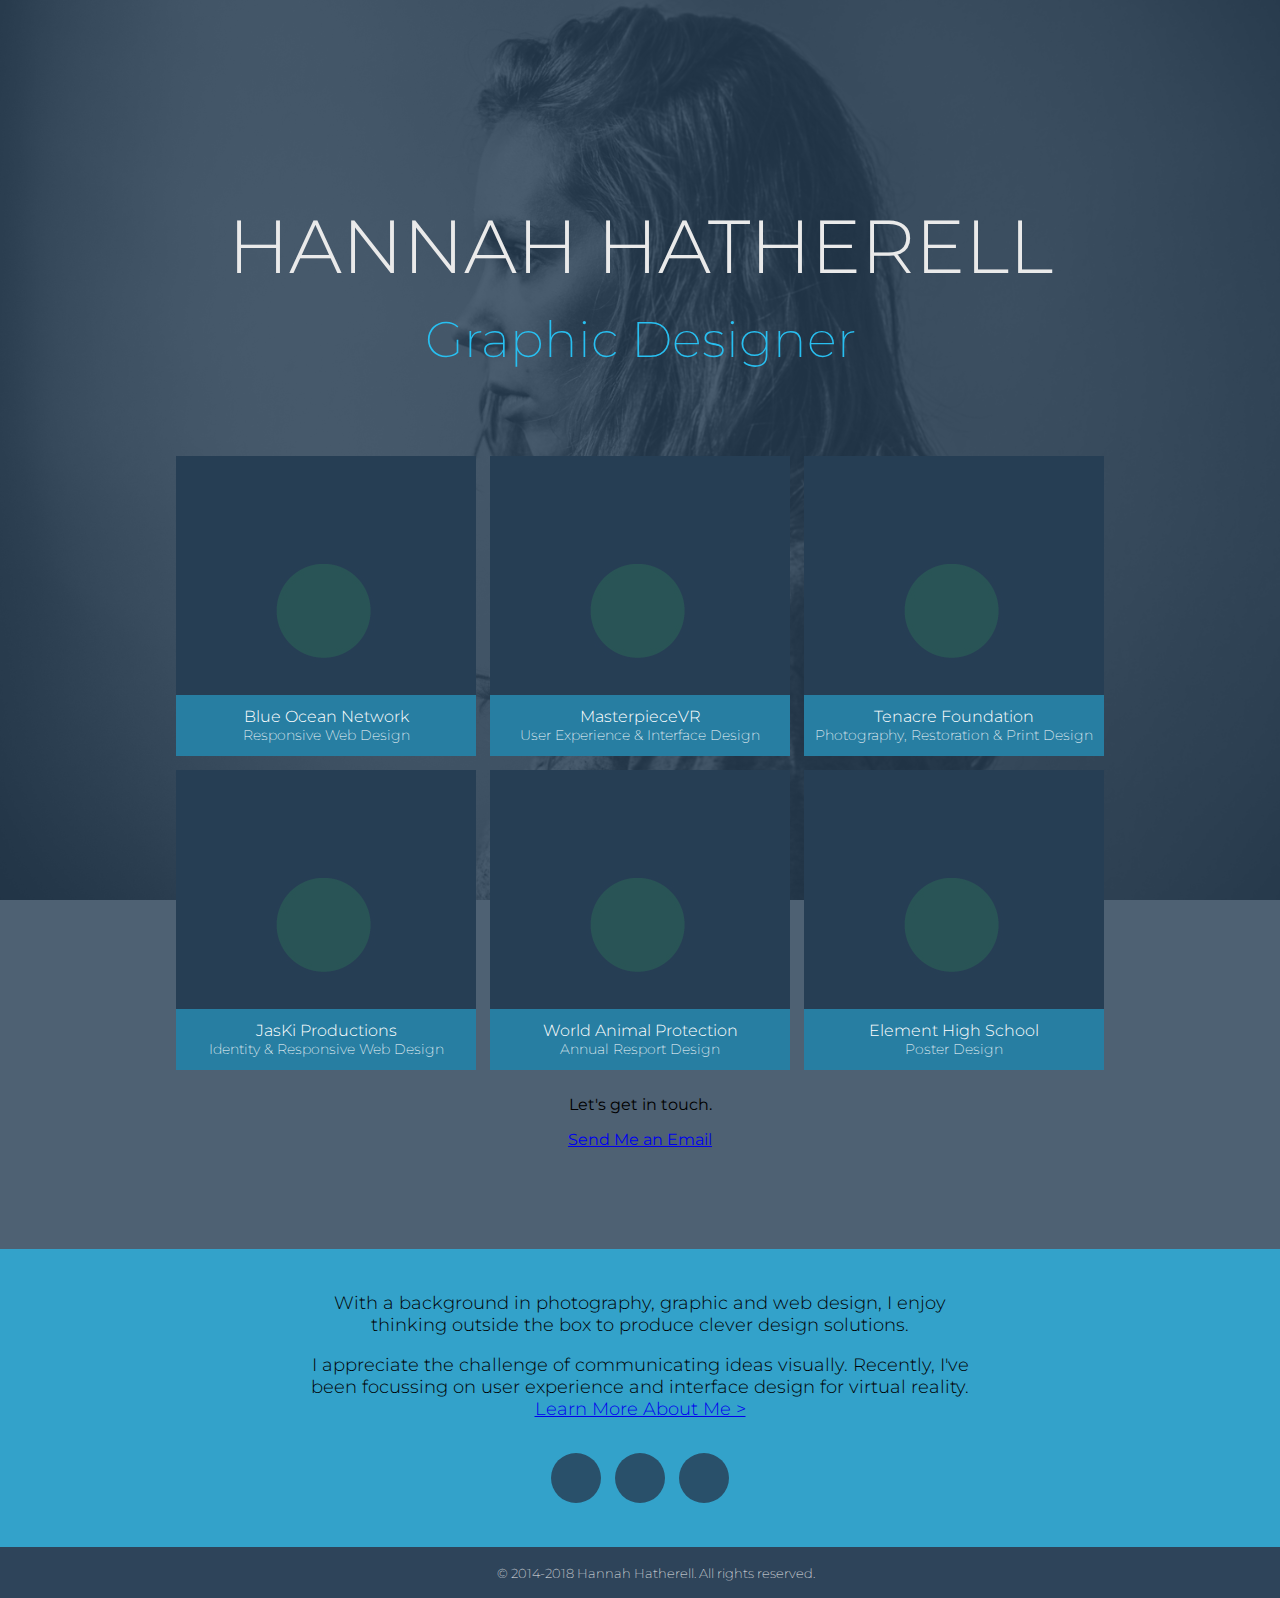
==== index.html @ 31335bac "added all html pages, added content to index" ====
<!DOCTYPE html>
<html lang="en" dir="ltr">
  <head>
    <meta charset="utf-8">
    <title>Hannah Hatherell</title>
    <link href="css/main.css" rel="stylesheet">
    <link href="https://fonts.googleapis.com/css?family=Montserrat:200,300,400" rel="stylesheet">
    <link rel="stylesheet" href="https://use.fontawesome.com/releases/v5.3.1/css/all.css" integrity="sha384-mzrmE5qonljUremFsqc01SB46JvROS7bZs3IO2EmfFsd15uHvIt+Y8vEf7N7fWAU" crossorigin="anonymous">
  </head>
  <div class="bg scrolling-box">

  <header>
    <h1>HANNAH HATHERELL</h1>
    <h2>Graphic Designer</h2>
  </header>
  <body>

    <section class="projects">

      <!-- Project -->
      <div class="project">
          <div class="row">
              <div class="caption">
                  Blue Ocean Network
                  <p>Responsive Web Design</p>
              </div>
          </div>
      </div>

      <!-- Project -->
      <div class="project">
          <div class="row">
              <div class="caption">
                  MasterpieceVR
                  <p>User Experience & Interface Design</p>
              </div>
          </div>
      </div>

      <!-- Project -->
      <div class="project">
          <div class="row">
              <div class="caption">
                  Tenacre Foundation
                  <p>Photography, Restoration & Print Design</p>
              </div>
          </div>
      </div>

      <!-- Project -->
      <div class="project">
          <div class="row">
              <div class="caption">
                  JasKi Productions
                  <p>Identity & Responsive Web Design</p>
              </div>
          </div>
      </div>


      <!-- Project -->
      <div class="project">
          <div class="row">
              <div class="caption">
                  World Animal Protection
                  <p>Annual Resport Design</p>
              </div>
          </div>
      </div>

      <!-- Project -->
      <div class="project">
          <div class="row">
              <div class="caption">
                Element High School
                <p>Poster Design</p>
              </div>
          </div>
      </div>

      <!-- Button -->
      <p>Let's get in touch.</p>
      <a href="#">Send Me an Email</a>

    </section>

    <section class="summary">
      <p>
        With a background in photography, graphic and web design, I enjoy thinking outside the box to produce clever design solutions.
      </p>

      <p>
        I appreciate the challenge of communicating ideas visually. Recently, I've been focussing on user experience and interface design for virtual reality. <a href="#">Learn More About Me ></a>
      </p>


      <a class="circle" href="#">
        <i class="far fa-envelope"></i>
      </a>
      <a class="circle" href="#">
        <i class="fab fa-linkedin-in"></i>
      </a>
      <a class="circle" href="#">
        <i class="fab fa-instagram"></i>
      </a>



    </section>

    <section class="footer">
      <small>© 2014-2018 Hannah Hatherell. All rights reserved.</small>
    </section>


  </body>
  <div>
</html>
---- css/main.css ----
html {
  background-image: url("../img/bg.jpg");
  background-position: center;
  background-repeat: no-repeat;
  background-size: cover;
  background-attachment: fixed;
}

.bg {
  background: rgba(39,62,84,0.82);
  overflow: hidden;
  height: 100%;
  width: 100%;
  background-position: center;
}

body {
  font-family: 'Montserrat', sans-serif;
  text-align: center;
  margin: 0;
  padding: 0;
}

h1 {
  font-weight: 300;
  font-size: 75px;
  padding-top: 150px;
  padding-left: 25px;
  padding-right: 25px;
  margin-bottom: -25px;
  color: #eaeaea;
}

h2 {
  font-weight: 200;
  font-size: 50px;
  padding-bottom: 20px;
  color: #28bff0;
}

.projects {
  text-align: center;
  padding-top: 20px;
  padding-bottom: 100px;
  margin-left: 20px;
  margin-right: 20px;
}


.project {
    background: url(../img/box.jpg) 0 0 no-repeat;
    height: 300px;
    width: 300px;
    background-position: center;
    overflow: hidden;
    color: #FFFFFF;
    display: inline-block;
    margin: 5px;
 }

.row {
    background: rgba(39,62,84,0.82);
    overflow: hidden;
    height: 300px;
    width: 300px;
    background-position: center;
    z-index: 2;
    position: relative;
}

.row:hover {
  background: rgba(0, 0, 0, 0);
  transition: all .5s;
  cursor: pointer;
}

.caption {
  position: absolute;
  left: 50%;
  bottom: 0px;
  transform: translate(-50%);
  padding: .75rem;
  background-color: rgba(40, 190, 240, 0.5);
  width: 300px;
  font-weight: 300;
  font-size: 16px;
}

.caption p {
  font-weight: 200;
  margin-top: 0;
  margin-bottom: 0;
  font-size: 14px;
}

.summary {
  background: rgba(40, 190, 240, 0.7);
  overflow: hidden;
  height: 100%;
  width: 100%;
  background-position: center;
  padding-top: 25px;
  padding-bottom: 25px;
  font-weight: 300;
}

.summary p {
  margin-left: 300px;
  margin-right: 300px;
  font-size: 18px;
}

.circle {
  background-color: rgba(39,62,84,0.82);
  height: 50px;
  width: 50px;
  border-radius: 50%;
  display: inline-block;
  text-align: center;
  margin-top: 15px;
  margin-bottom: 15px;
  margin-left: 5px;
  margin-right: 5px;
  position: relative;
}

.circle:hover {
  background-color: rgba(39,62,84,0.99);
  transition: all .2s;
}

i {
  color: #28bff0;
  position: absolute;
  left: 50%;
  top: 50%;
  transform: translate(-50%, -50%);
  font-size: 24px;
}


.footer {
  background: rgba(39,62,84,0.82);
  overflow: hidden;
  height: 100%;
  width: 100%;
  background-position: center;
  padding: 1rem;
  font-weight: 200;
  color: #eaeaea;
}
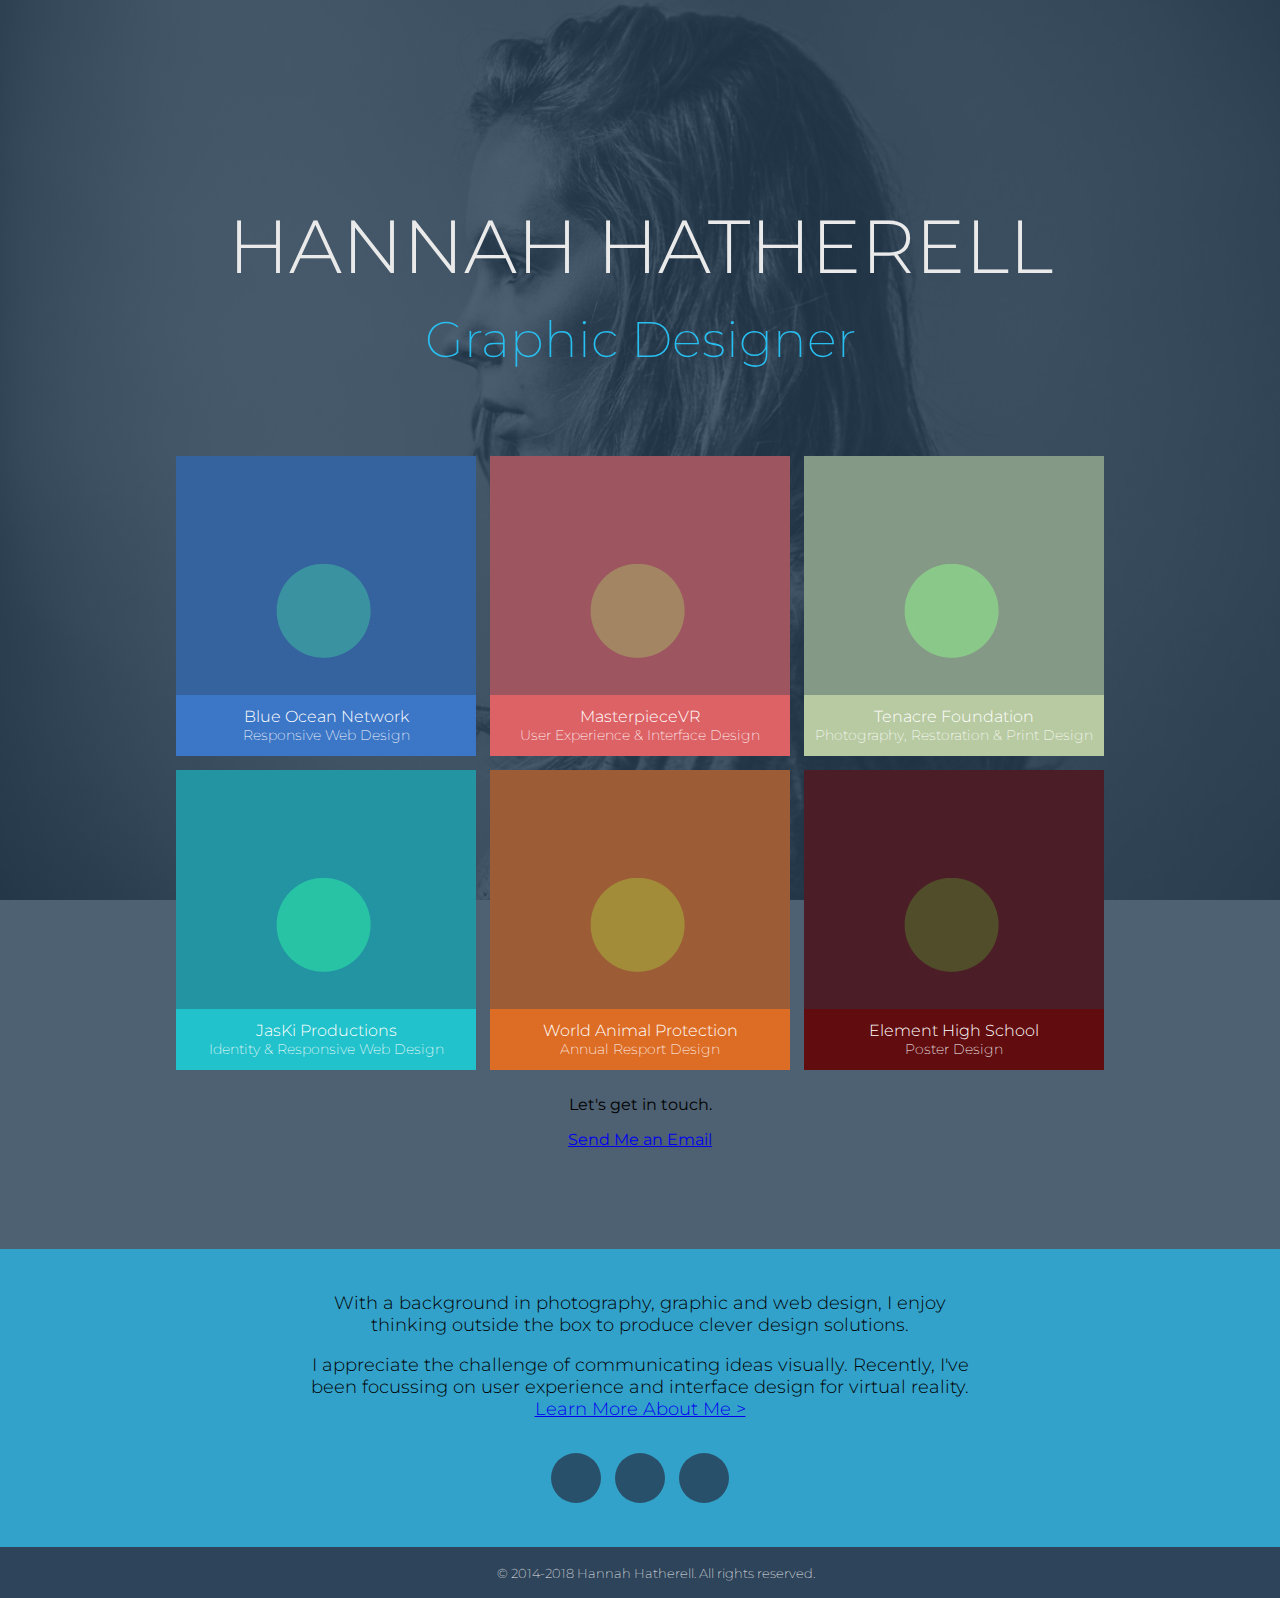
==== commit 683a8c11: "added content to bon.html" ====
--- a/index.html
+++ b/index.html
@@ -17,40 +17,43 @@
 
     <section class="projects">
 
+    <div class="p-group">
+      <!-- Project -->
+        <a class="project" href="bon.html">
+            <div class="row bon">
+                <div class="caption cap-bon">
+                    Blue Ocean Network
+                    <p>Responsive Web Design</p>
+                </div>
+            </div>
+        </a>
+
+        <!-- Project -->
+        <div class="project">
+            <div class="row mpvr">
+                <div class="caption cap-mpvr">
+                    MasterpieceVR
+                    <p>User Experience & Interface Design</p>
+                </div>
+            </div>
+        </div>
+
+        <!-- Project -->
+        <div class="project">
+            <div class="row te">
+                <div class="caption cap-te">
+                    Tenacre Foundation
+                    <p>Photography, Restoration & Print Design</p>
+                </div>
+            </div>
+        </div>
+    </div>
+
+    <div class="p-group">
       <!-- Project -->
       <div class="project">
-          <div class="row">
-              <div class="caption">
-                  Blue Ocean Network
-                  <p>Responsive Web Design</p>
-              </div>
-          </div>
-      </div>
-
-      <!-- Project -->
-      <div class="project">
-          <div class="row">
-              <div class="caption">
-                  MasterpieceVR
-                  <p>User Experience & Interface Design</p>
-              </div>
-          </div>
-      </div>
-
-      <!-- Project -->
-      <div class="project">
-          <div class="row">
-              <div class="caption">
-                  Tenacre Foundation
-                  <p>Photography, Restoration & Print Design</p>
-              </div>
-          </div>
-      </div>
-
-      <!-- Project -->
-      <div class="project">
-          <div class="row">
-              <div class="caption">
+          <div class="row jaski">
+              <div class="caption cap-jaski">
                   JasKi Productions
                   <p>Identity & Responsive Web Design</p>
               </div>
@@ -60,8 +63,8 @@
 
       <!-- Project -->
       <div class="project">
-          <div class="row">
-              <div class="caption">
+          <div class="row wap">
+              <div class="caption cap-wap">
                   World Animal Protection
                   <p>Annual Resport Design</p>
               </div>
@@ -70,13 +73,14 @@
 
       <!-- Project -->
       <div class="project">
-          <div class="row">
-              <div class="caption">
+          <div class="row ehs">
+              <div class="caption cap-ehs">
                 Element High School
                 <p>Poster Design</p>
               </div>
           </div>
       </div>
+    </div>
 
       <!-- Button -->
       <p>Let's get in touch.</p>
@@ -90,7 +94,7 @@
       </p>
 
       <p>
-        I appreciate the challenge of communicating ideas visually. Recently, I've been focussing on user experience and interface design for virtual reality. <a href="#">Learn More About Me ></a>
+        I appreciate the challenge of communicating ideas visually. Recently, I've been focussing on user experience and interface design for virtual reality. <a href="about.html">Learn More About Me ></a>
       </p>
 
 
--- a/css/main.css
+++ b/css/main.css
@@ -1,5 +1,5 @@
 html {
-  background-image: url("../img/bg.jpg");
+  background-image: url("../img/h.jpg");
   background-position: center;
   background-repeat: no-repeat;
   background-size: cover;
@@ -59,7 +59,6 @@
  }
 
 .row {
-    background: rgba(39,62,84,0.82);
     overflow: hidden;
     height: 300px;
     width: 300px;
@@ -68,6 +67,47 @@
     position: relative;
 }
 
+.bon {
+  background: rgba(63, 123, 207, .60);
+}
+
+.mpvr {
+  background: rgba(238, 101, 103, .60);
+}
+
+.te {
+  background: rgba(197, 214, 167, .60);
+}
+
+.jaski {
+  background: rgba(34, 205, 214, .60);
+}
+
+.wap {
+  background: rgba(237, 114, 34, .60);
+}
+
+.ehs {
+  background: rgba(102, 8, 9, .60);
+}
+
+.row-text {
+    background: rgba(39,62,84,0.82);
+    overflow: hidden;
+    height: 100%;
+    width: 100%;
+    background-position: center;
+    z-index: 3;
+    position: relative;
+}
+
+.row-text p {
+  color: #eaeaea;
+  font-weight: 300;
+  text-align: left;
+  padding-left: 100px;
+}
+
 .row:hover {
   background: rgba(0, 0, 0, 0);
   transition: all .5s;
@@ -80,10 +120,33 @@
   bottom: 0px;
   transform: translate(-50%);
   padding: .75rem;
-  background-color: rgba(40, 190, 240, 0.5);
   width: 300px;
   font-weight: 300;
   font-size: 16px;
+}
+
+.cap-bon {
+  background: rgba(63, 123, 207, .80);
+}
+
+.cap-mpvr {
+  background: rgba(238, 101, 103, .80);
+}
+
+.cap-te {
+  background: rgba(197, 214, 167, .80);
+}
+
+.cap-jaski {
+  background: rgba(34, 205, 214, .80);
+}
+
+.cap-wap {
+  background: rgba(237, 114, 34, .80);
+}
+
+.cap-ehs {
+  background: rgba(102, 8, 9, .80);
 }
 
 .caption p {
@@ -91,6 +154,16 @@
   margin-top: 0;
   margin-bottom: 0;
   font-size: 14px;
+}
+
+.img {
+  width: 100%;
+  display: block;
+}
+
+.img-wrap {
+  padding-left: 100px;
+  padding-right: 100px;
 }
 
 .summary {
@@ -149,3 +222,9 @@
   font-weight: 200;
   color: #eaeaea;
 }
+
+@media (min-width: 992px) {
+  .p-group {
+    display: block;
+  }
+}
